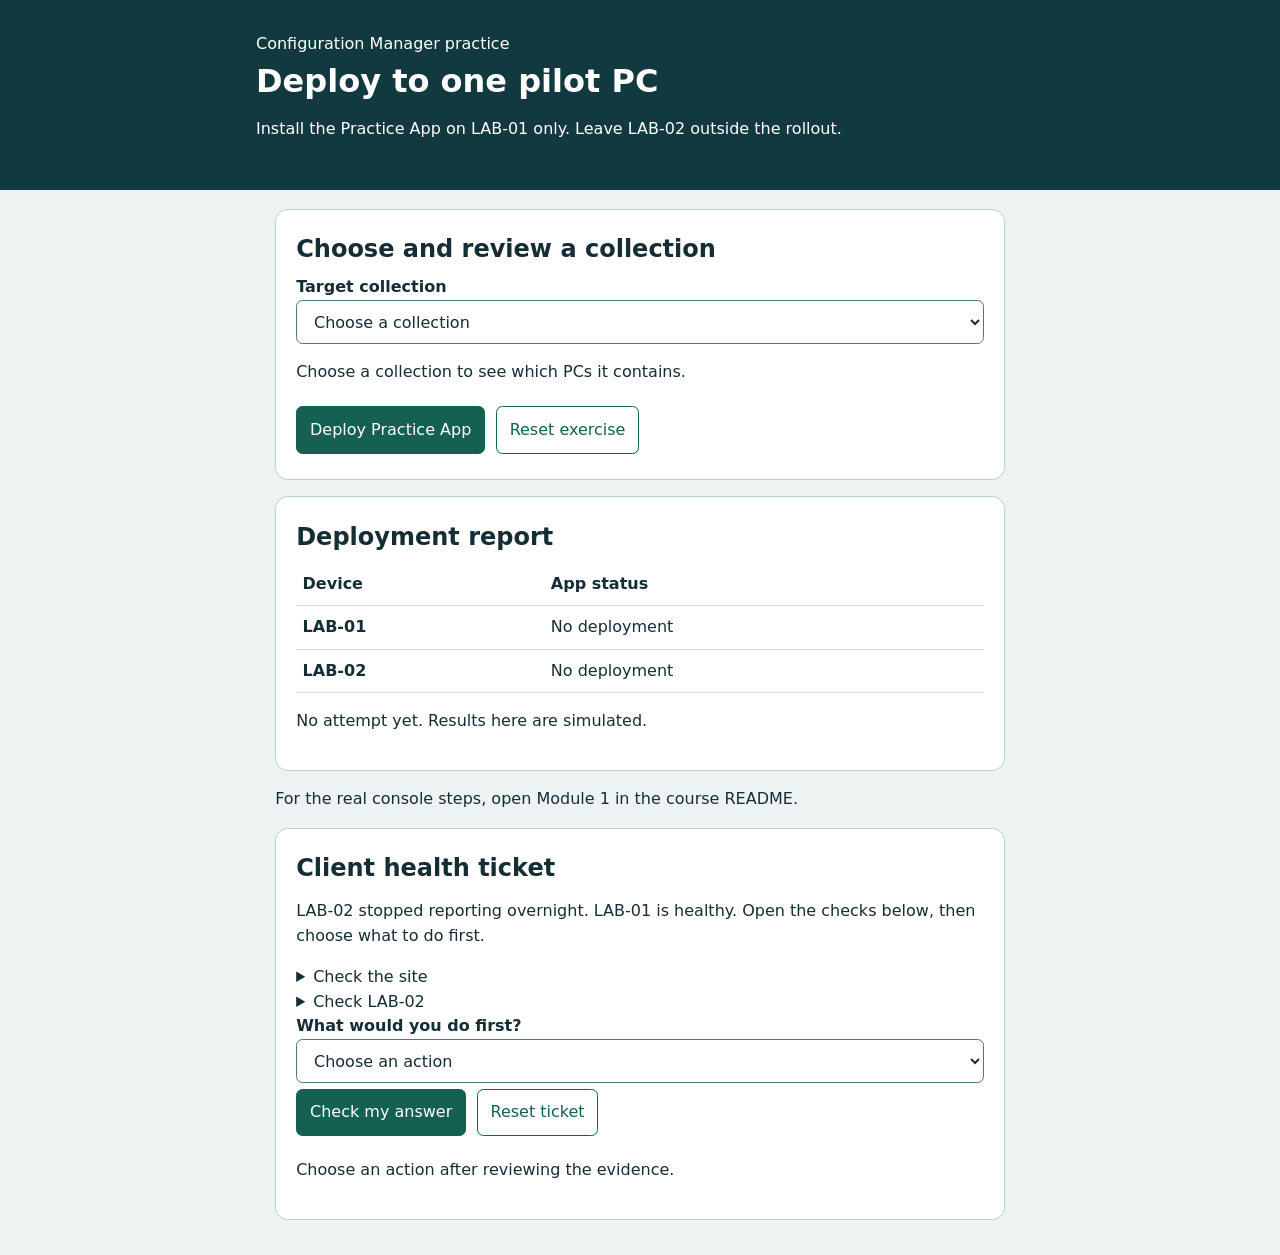
==== simulator/index.html @ 2867b040 "Publish MECM course and interactive labs" ====
<!doctype html>
<html lang="en">
<head>
<meta charset="utf-8">
<meta name="viewport" content="width=device-width, initial-scale=1">
<title>Pilot app deployment | MECM practice</title>
<style>
* { box-sizing: border-box; }
body { margin: 0; background: #edf3f3; color: #152d34; font: 1rem/1.55 system-ui, sans-serif; }
header { background: #123940; color: #fff; padding: 2rem 1.2rem; }
main, header > div { max-width: 48rem; margin: auto; }
main { padding: 1.2rem; }
h1, h2 { line-height: 1.2; margin: .35rem 0 .7rem; }
section { padding: 1.25rem; background: white; border: 1px solid #bccfd0; border-radius: .8rem; margin-bottom: 1rem; }
label { display: block; font-weight: 650; }
select, button { font: inherit; padding: .65rem .8rem; border-radius: .4rem; }
select { width: 100%; background: white; color: inherit; border: 1px solid #54767b; }
button { border: 1px solid #146052; background: #146052; color: white; cursor: pointer; margin: .35rem .35rem .35rem 0; }
button.secondary { background: white; color: #146052; }
:focus-visible { outline: 3px solid #ab5000; outline-offset: 3px; }
table { border-collapse: collapse; width: 100%; text-align: left; }
th, td { padding: .55rem .4rem; border-bottom: 1px solid #d6e2e2; }
a { color: #146052; }
</style>
<script src="lab.js" defer></script>
</head>
<body>
<header><div>
  <span>Configuration Manager practice</span>
  <h1>Deploy to one pilot PC</h1>
  <p>Install the Practice App on LAB-01 only. Leave LAB-02 outside the rollout.</p>
</div></header>
<main>
  <section aria-labelledby="target-heading">
    <h2 id="target-heading">Choose and review a collection</h2>
    <form id="deployment">
      <label for="collection">Target collection</label>
      <select id="collection" required aria-describedby="members">
        <option value="">Choose a collection</option>
        <option value="pilot">Lab - Pilot</option>
        <option value="broad">Lab - Broad</option>
        <option value="all">All Lab Devices</option>
      </select>
      <p id="members" aria-live="polite">Choose a collection to see which PCs it contains.</p>
      <button type="submit">Deploy Practice App</button>
      <button type="reset" class="secondary">Reset exercise</button>
    </form>
  </section>
  <section aria-labelledby="report-heading">
    <h2 id="report-heading">Deployment report</h2>
    <table>
      <thead><tr><th scope="col">Device</th><th scope="col">App status</th></tr></thead>
      <tbody>
        <tr><th scope="row">LAB-01</th><td id="device-one">No deployment</td></tr>
        <tr><th scope="row">LAB-02</th><td id="device-two">No deployment</td></tr>
      </tbody>
    </table>
    <p id="feedback" role="status">No attempt yet. Results here are simulated.</p>
  </section>
  <p>For the real console steps, open Module 1 in the course README.</p>
  <section aria-labelledby="health-heading">
    <h2 id="health-heading">Client health ticket</h2>
    <p>LAB-02 stopped reporting overnight. LAB-01 is healthy. Open the checks below, then choose what to do first.</p>
    <details>
      <summary>Check the site</summary>
      <p>The management point shows healthy. LAB-01 received policy this morning.</p>
    </details>
    <details>
      <summary>Check LAB-02</summary>
      <p>The PC is online and resolves the management point. In PowerShell, <code>Get-Service CcmExec</code> shows <strong>Stopped</strong>.</p>
    </details>
    <form id="health-ticket">
      <label for="health-action">What would you do first?</label>
      <select id="health-action" required>
        <option value="">Choose an action</option>
        <option value="service">Check why the client service stopped</option>
        <option value="server">Restart the site server</option>
        <option value="deploy">Send the app again</option>
      </select>
      <button type="submit">Check my answer</button>
      <button type="reset" class="secondary">Reset ticket</button>
    </form>
    <p id="health-feedback" role="status">Choose an action after reviewing the evidence.</p>
  </section>
  <noscript><p>Enable JavaScript in your browser to use this exercise.</p></noscript>
</main>
</body>
</html>
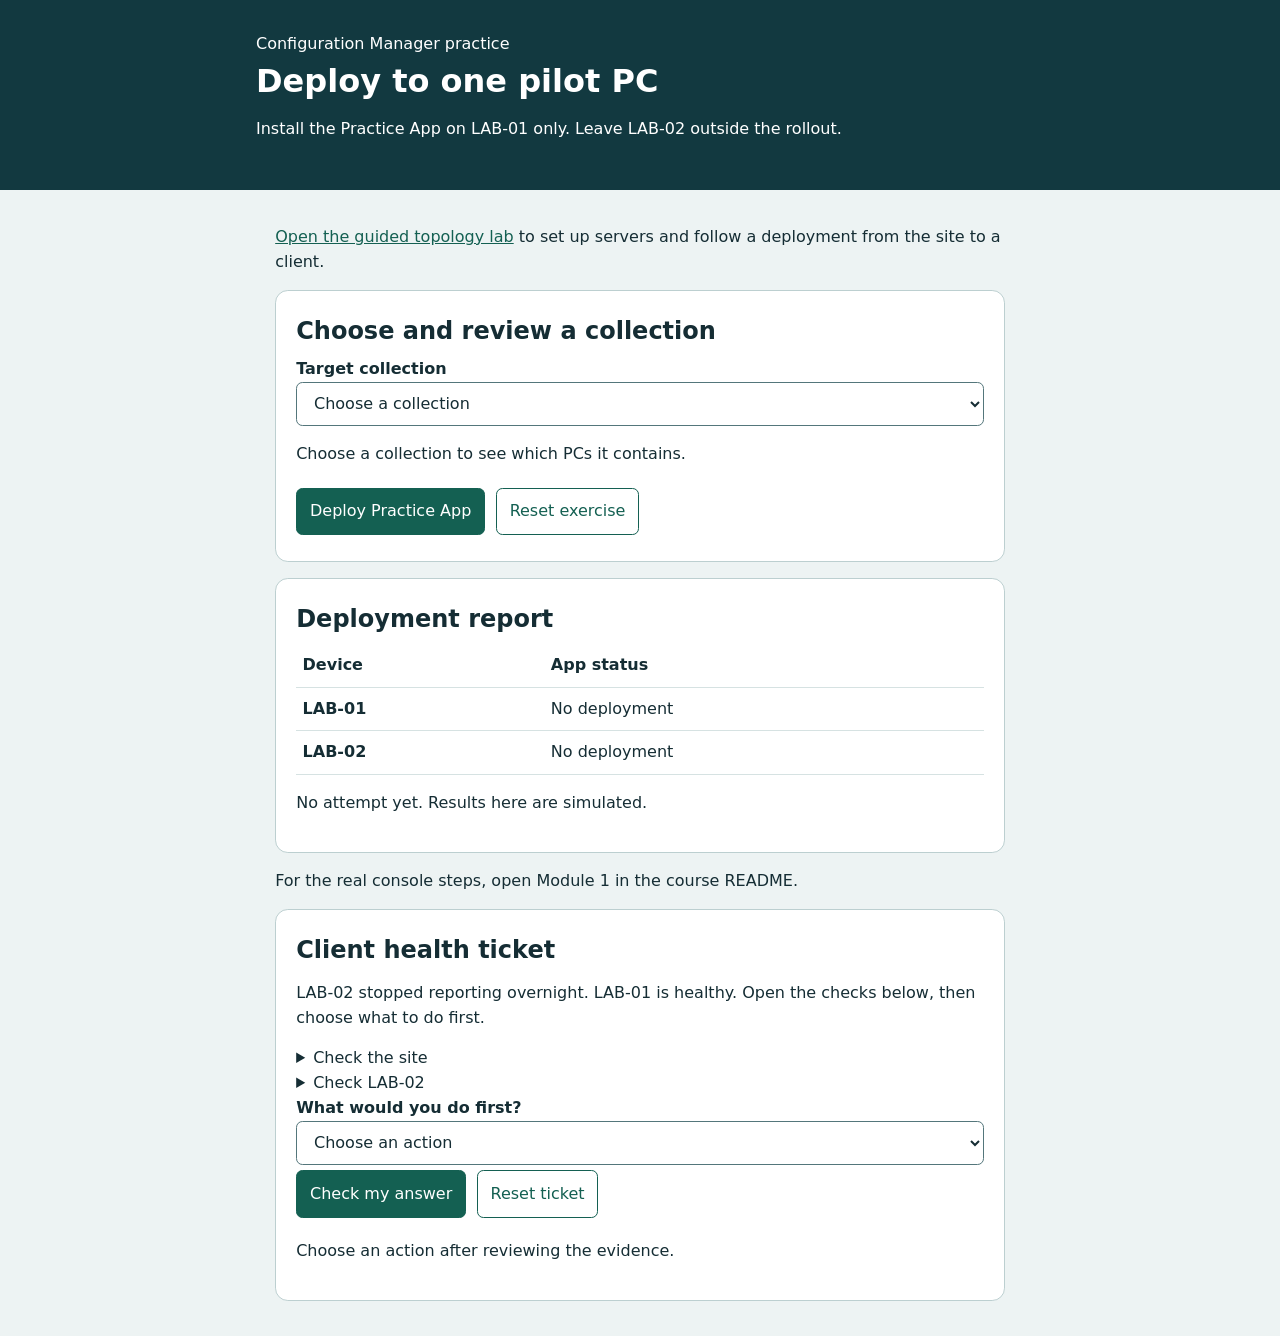
==== commit 7ab6650e: "Add guided MECM topology simulator" ====
--- a/simulator/index.html
+++ b/simulator/index.html
@@ -31,6 +31,7 @@
   <p>Install the Practice App on LAB-01 only. Leave LAB-02 outside the rollout.</p>
 </div></header>
 <main>
+  <p><a href="topology/">Open the guided topology lab</a> to set up servers and follow a deployment from the site to a client.</p>
   <section aria-labelledby="target-heading">
     <h2 id="target-heading">Choose and review a collection</h2>
     <form id="deployment">
